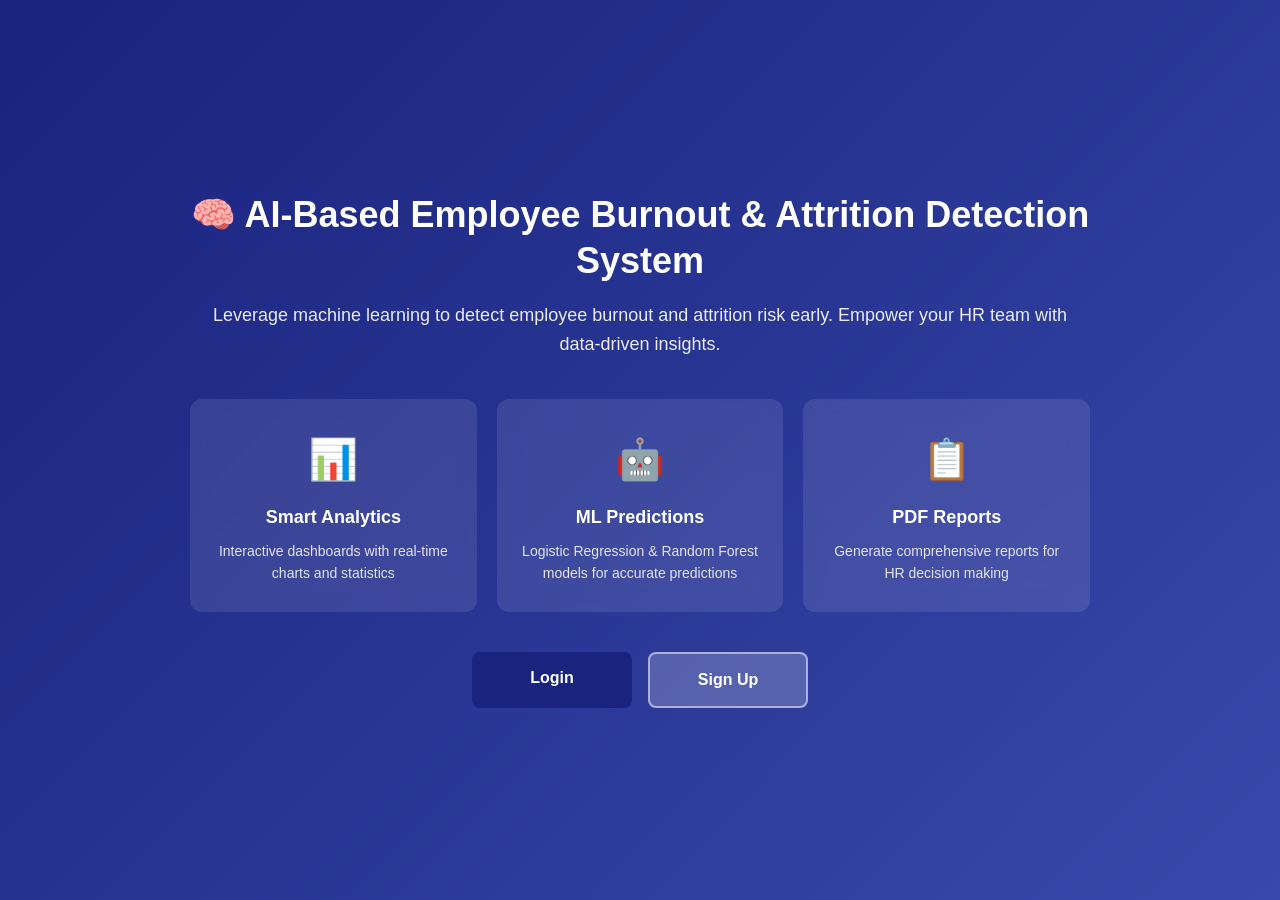
==== templates/index.html @ 10b13f4a "Initial commit" ====
<!DOCTYPE html>
<html lang="en">
<head>
    <meta charset="UTF-8">
    <meta name="viewport" content="width=device-width, initial-scale=1.0">
    <title>Employee Burnout & Attrition Detection System</title>
    <link rel="stylesheet" href="/static/css/style.css">
</head>
<body class="landing-page">
    <div class="landing-container">
        <div class="landing-content">
            <h1>🧠 AI-Based Employee Burnout & Attrition Detection System</h1>
            <p class="landing-subtitle">
                Leverage machine learning to detect employee burnout and attrition risk early.
                Empower your HR team with data-driven insights.
            </p>

            <div class="landing-features">
                <div class="feature-card">
                    <div class="feature-icon">📊</div>
                    <h3>Smart Analytics</h3>
                    <p>Interactive dashboards with real-time charts and statistics</p>
                </div>
                <div class="feature-card">
                    <div class="feature-icon">🤖</div>
                    <h3>ML Predictions</h3>
                    <p>Logistic Regression & Random Forest models for accurate predictions</p>
                </div>
                <div class="feature-card">
                    <div class="feature-icon">📋</div>
                    <h3>PDF Reports</h3>
                    <p>Generate comprehensive reports for HR decision making</p>
                </div>
            </div>

            <div class="landing-actions">
                <a href="/login" class="btn btn-primary btn-lg">Login</a>
                <a href="/signup" class="btn btn-secondary btn-lg">Sign Up</a>
            </div>
        </div>
    </div>
</body>
</html>
---- static/css/style.css ----
/* ══════════════════════════════════════════════════════════
   style.css - Main stylesheet
   AI-Based Employee Burnout & Attrition Detection System
   ══════════════════════════════════════════════════════════ */

/* ── Reset & Base ────────────────────────────────────────── */
*, *::before, *::after {
    box-sizing: border-box;
    margin: 0;
    padding: 0;
}

:root {
    --primary: #1a237e;
    --primary-light: #3949ab;
    --secondary: #455a64;
    --success: #2e7d32;
    --danger: #c62828;
    --warning: #e65100;
    --info: #0277bd;
    --light: #f5f5f5;
    --dark: #212121;
    --white: #ffffff;
    --border: #e0e0e0;
    --shadow: 0 2px 8px rgba(0,0,0,0.1);
    --shadow-lg: 0 4px 16px rgba(0,0,0,0.15);
    --radius: 8px;
    --radius-lg: 12px;
    --transition: all 0.3s ease;
}

body {
    font-family: 'Segoe UI', Tahoma, Geneva, Verdana, sans-serif;
    background: var(--light);
    color: var(--dark);
    line-height: 1.6;
    min-height: 100vh;
}

a {
    color: var(--primary);
    text-decoration: none;
}

a:hover {
    text-decoration: underline;
}

/* ── Buttons ─────────────────────────────────────────────── */
.btn {
    display: inline-block;
    padding: 10px 20px;
    border: none;
    border-radius: var(--radius);
    font-size: 14px;
    font-weight: 600;
    cursor: pointer;
    transition: var(--transition);
    text-decoration: none;
    text-align: center;
    line-height: 1.5;
}

.btn:hover {
    transform: translateY(-1px);
    box-shadow: var(--shadow);
    text-decoration: none;
}

.btn-primary { background: var(--primary); color: var(--white); }
.btn-primary:hover { background: var(--primary-light); }
.btn-secondary { background: var(--secondary); color: var(--white); }
.btn-success { background: var(--success); color: var(--white); }
.btn-danger { background: var(--danger); color: var(--white); }
.btn-warning { background: var(--warning); color: var(--white); }
.btn-info { background: var(--info); color: var(--white); }
.btn-block { display: block; width: 100%; }
.btn-lg { padding: 14px 32px; font-size: 16px; }
.btn:disabled { opacity: 0.6; cursor: not-allowed; transform: none; }

/* ── Alerts / Flash Messages ─────────────────────────────── */
.alert {
    padding: 12px 20px;
    border-radius: var(--radius);
    margin-bottom: 16px;
    font-size: 14px;
    position: relative;
    animation: slideIn 0.3s ease;
}

@keyframes slideIn {
    from { opacity: 0; transform: translateY(-10px); }
    to { opacity: 1; transform: translateY(0); }
}

.alert-success { background: #e8f5e9; color: #1b5e20; border-left: 4px solid var(--success); }
.alert-error { background: #ffebee; color: #b71c1c; border-left: 4px solid var(--danger); }
.alert-warning { background: #fff3e0; color: #e65100; border-left: 4px solid var(--warning); }
.alert-info { background: #e3f2fd; color: #0d47a1; border-left: 4px solid var(--info); }

.alert-close {
    position: absolute;
    right: 12px;
    top: 50%;
    transform: translateY(-50%);
    cursor: pointer;
    font-size: 20px;
    opacity: 0.6;
}

.alert-close:hover { opacity: 1; }

/* ── Navigation Bar ──────────────────────────────────────── */
.navbar {
    background: var(--primary);
    color: var(--white);
    padding: 0 24px;
    display: flex;
    align-items: center;
    justify-content: space-between;
    height: 60px;
    box-shadow: var(--shadow);
    position: sticky;
    top: 0;
    z-index: 1000;
}

.nav-brand {
    font-size: 18px;
    font-weight: 700;
    letter-spacing: 0.5px;
}

.nav-links {
    display: flex;
    gap: 8px;
    align-items: center;
}

.nav-link {
    color: rgba(255,255,255,0.8);
    padding: 8px 16px;
    border-radius: var(--radius);
    font-size: 14px;
    font-weight: 500;
    transition: var(--transition);
    text-decoration: none;
}

.nav-link:hover, .nav-link.active {
    background: rgba(255,255,255,0.15);
    color: var(--white);
    text-decoration: none;
}

.nav-logout {
    background: rgba(198,40,40,0.3);
}

.nav-logout:hover {
    background: rgba(198,40,40,0.6);
}

.nav-toggle {
    display: none;
    font-size: 24px;
    cursor: pointer;
    color: var(--white);
}

/* ── Main Content ────────────────────────────────────────── */
.main-content {
    max-width: 1400px;
    margin: 0 auto;
    padding: 24px;
}

.page-header {
    margin-bottom: 24px;
}

.page-header h1 {
    font-size: 28px;
    color: var(--primary);
    margin-bottom: 4px;
}

.page-header p {
    color: var(--secondary);
    font-size: 14px;
}

/* ── Stats Grid ──────────────────────────────────────────── */
.stats-grid {
    display: grid;
    grid-template-columns: repeat(auto-fit, minmax(240px, 1fr));
    gap: 16px;
    margin-bottom: 24px;
}

.stat-card {
    background: var(--white);
    border-radius: var(--radius-lg);
    padding: 20px;
    display: flex;
    align-items: center;
    gap: 16px;
    box-shadow: var(--shadow);
    transition: var(--transition);
}

.stat-card:hover {
    transform: translateY(-2px);
    box-shadow: var(--shadow-lg);
}

.stat-icon {
    font-size: 36px;
    width: 60px;
    height: 60px;
    display: flex;
    align-items: center;
    justify-content: center;
    border-radius: 50%;
}

.stat-blue .stat-icon { background: #e3f2fd; }
.stat-green .stat-icon { background: #e8f5e9; }
.stat-red .stat-icon { background: #ffebee; }
.stat-orange .stat-icon { background: #fff3e0; }

.stat-info h3 {
    font-size: 24px;
    font-weight: 700;
    color: var(--dark);
}

.stat-info p {
    font-size: 13px;
    color: var(--secondary);
}

/* ── Action Bar ──────────────────────────────────────────── */
.action-bar {
    display: flex;
    flex-wrap: wrap;
    gap: 10px;
    margin-bottom: 24px;
    padding: 16px;
    background: var(--white);
    border-radius: var(--radius-lg);
    box-shadow: var(--shadow);
    align-items: center;
}

.upload-form {
    display: inline-block;
}

.upload-label {
    cursor: pointer;
}

/* ── Charts Grid ─────────────────────────────────────────── */
.charts-grid {
    display: grid;
    grid-template-columns: repeat(auto-fit, minmax(450px, 1fr));
    gap: 20px;
    margin-bottom: 24px;
}

.chart-card {
    background: var(--white);
    border-radius: var(--radius-lg);
    padding: 20px;
    box-shadow: var(--shadow);
}

.chart-card h3 {
    font-size: 16px;
    color: var(--primary);
    margin-bottom: 16px;
    padding-bottom: 8px;
    border-bottom: 2px solid var(--border);
}

.chart-placeholder {
    display: flex;
    align-items: center;
    justify-content: center;
    height: 200px;
    color: var(--secondary);
    font-style: italic;
}

/* ── Tables ──────────────────────────────────────────────── */
.table-card {
    background: var(--white);
    border-radius: var(--radius-lg);
    padding: 20px;
    box-shadow: var(--shadow);
    margin-bottom: 24px;
}

.table-card h3 {
    font-size: 16px;
    color: var(--primary);
    margin-bottom: 16px;
}

.table-responsive {
    overflow-x: auto;
}

.data-table {
    width: 100%;
    border-collapse: collapse;
    font-size: 13px;
}

.data-table th {
    background: var(--primary);
    color: var(--white);
    padding: 10px 12px;
    text-align: left;
    font-weight: 600;
    white-space: nowrap;
}

.data-table td {
    padding: 10px 12px;
    border-bottom: 1px solid var(--border);
}

.data-table tbody tr:hover {
    background: #f5f5f5;
}

/* ── Badges ──────────────────────────────────────────────── */
.badge {
    display: inline-block;
    padding: 4px 10px;
    border-radius: 20px;
    font-size: 12px;
    font-weight: 600;
    text-transform: uppercase;
}

.badge-low { background: #e8f5e9; color: #1b5e20; }
.badge-medium { background: #fff3e0; color: #e65100; }
.badge-high { background: #ffebee; color: #b71c1c; }
.badge-stay { background: #e3f2fd; color: #0d47a1; }
.badge-leave { background: #fce4ec; color: #880e4f; }

.badge-risk-low-risk { background: #e8f5e9; color: #1b5e20; }
.badge-risk-medium-risk { background: #fff3e0; color: #e65100; }
.badge-risk-high-risk { background: #ffebee; color: #b71c1c; }

.badge-lg {
    padding: 8px 20px;
    font-size: 16px;
    border-radius: 24px;
}

/* ── Auth Pages ──────────────────────────────────────────── */
.auth-page {
    background: linear-gradient(135deg, #1a237e 0%, #283593 50%, #3949ab 100%);
    display: flex;
    align-items: center;
    justify-content: center;
    min-height: 100vh;
}

.auth-container {
    width: 100%;
    max-width: 440px;
    padding: 20px;
}

.auth-card {
    background: var(--white);
    border-radius: var(--radius-lg);
    padding: 40px;
    box-shadow: var(--shadow-lg);
}

.auth-header {
    text-align: center;
    margin-bottom: 28px;
}

.auth-header h1 {
    font-size: 28px;
    color: var(--primary);
    margin-bottom: 4px;
}

.auth-header p {
    color: var(--secondary);
    font-size: 14px;
}

.auth-form .form-group {
    margin-bottom: 16px;
}

.auth-form label {
    display: block;
    font-size: 13px;
    font-weight: 600;
    color: var(--dark);
    margin-bottom: 6px;
}

.auth-form input {
    width: 100%;
    padding: 12px 14px;
    border: 1px solid var(--border);
    border-radius: var(--radius);
    font-size: 14px;
    transition: var(--transition);
}

.auth-form input:focus {
    outline: none;
    border-color: var(--primary);
    box-shadow: 0 0 0 3px rgba(26,35,126,0.1);
}

.auth-footer {
    text-align: center;
    margin-top: 20px;
    font-size: 14px;
    color: var(--secondary);
}

/* ── Landing Page ────────────────────────────────────────── */
.landing-page {
    background: linear-gradient(135deg, #1a237e 0%, #283593 50%, #3949ab 100%);
    color: var(--white);
}

.landing-container {
    min-height: 100vh;
    display: flex;
    align-items: center;
    justify-content: center;
    padding: 40px 20px;
}

.landing-content {
    text-align: center;
    max-width: 900px;
}

.landing-content h1 {
    font-size: 36px;
    margin-bottom: 16px;
    line-height: 1.3;
}

.landing-subtitle {
    font-size: 18px;
    opacity: 0.9;
    margin-bottom: 40px;
    line-height: 1.6;
}

.landing-features {
    display: grid;
    grid-template-columns: repeat(auto-fit, minmax(220px, 1fr));
    gap: 20px;
    margin-bottom: 40px;
}

.feature-card {
    background: rgba(255,255,255,0.1);
    backdrop-filter: blur(10px);
    border-radius: var(--radius-lg);
    padding: 28px 20px;
    transition: var(--transition);
}

.feature-card:hover {
    background: rgba(255,255,255,0.18);
    transform: translateY(-4px);
}

.feature-icon {
    font-size: 40px;
    margin-bottom: 12px;
}

.feature-card h3 {
    font-size: 18px;
    margin-bottom: 8px;
}

.feature-card p {
    font-size: 14px;
    opacity: 0.85;
}

.landing-actions {
    display: flex;
    gap: 16px;
    justify-content: center;
}

.landing-actions .btn {
    min-width: 160px;
}

.landing-actions .btn-secondary {
    background: rgba(255,255,255,0.2);
    border: 2px solid rgba(255,255,255,0.5);
}

.landing-actions .btn-secondary:hover {
    background: rgba(255,255,255,0.3);
}

/* ── Prediction Page ─────────────────────────────────────── */
.prediction-layout {
    display: grid;
    grid-template-columns: 1fr 1fr;
    gap: 24px;
    align-items: start;
}

.card {
    background: var(--white);
    border-radius: var(--radius-lg);
    padding: 24px;
    box-shadow: var(--shadow);
}

.card h3 {
    font-size: 18px;
    color: var(--primary);
    margin-bottom: 20px;
    padding-bottom: 8px;
    border-bottom: 2px solid var(--border);
}

.form-row {
    display: grid;
    grid-template-columns: 1fr 1fr;
    gap: 16px;
    margin-bottom: 0;
}

.form-group {
    margin-bottom: 16px;
}

.form-group label {
    display: block;
    font-size: 13px;
    font-weight: 600;
    color: var(--dark);
    margin-bottom: 6px;
}

.form-group input,
.form-group select {
    width: 100%;
    padding: 10px 12px;
    border: 1px solid var(--border);
    border-radius: var(--radius);
    font-size: 14px;
    transition: var(--transition);
}

.form-group input:focus,
.form-group select:focus {
    outline: none;
    border-color: var(--primary);
    box-shadow: 0 0 0 3px rgba(26,35,126,0.1);
}

/* ── Prediction Results ──────────────────────────────────── */
.result-grid {
    display: grid;
    grid-template-columns: 1fr 1fr;
    gap: 16px;
    margin-bottom: 20px;
}

.result-item {
    text-align: center;
    padding: 16px;
    background: var(--light);
    border-radius: var(--radius);
}

.result-item label {
    display: block;
    font-size: 12px;
    color: var(--secondary);
    margin-bottom: 8px;
    text-transform: uppercase;
    font-weight: 600;
}

.result-value {
    font-size: 16px;
}

.result-risk {
    grid-column: 1 / -1;
}

.result-details {
    margin-top: 20px;
}

.result-details h4 {
    font-size: 14px;
    color: var(--primary);
    margin-bottom: 10px;
}

.details-table {
    width: 100%;
    font-size: 13px;
}

.details-table td {
    padding: 8px 12px;
    border-bottom: 1px solid var(--border);
}

.details-table td:first-child {
    font-weight: 600;
    color: var(--secondary);
    width: 50%;
}

/* ── Empty State ─────────────────────────────────────────── */
.empty-state {
    text-align: center;
    padding: 60px 20px;
    background: var(--white);
    border-radius: var(--radius-lg);
    box-shadow: var(--shadow);
}

.empty-icon {
    font-size: 64px;
    margin-bottom: 16px;
}

.empty-state h2 {
    color: var(--primary);
    margin-bottom: 8px;
}

.empty-state p {
    color: var(--secondary);
    margin-bottom: 20px;
}

/* ── Loading Overlay ─────────────────────────────────────── */
.loading-overlay {
    position: fixed;
    top: 0;
    left: 0;
    right: 0;
    bottom: 0;
    background: rgba(0,0,0,0.5);
    display: flex;
    align-items: center;
    justify-content: center;
    z-index: 9999;
}

.loading-spinner {
    background: var(--white);
    padding: 40px;
    border-radius: var(--radius-lg);
    text-align: center;
    box-shadow: var(--shadow-lg);
}

.spinner {
    width: 48px;
    height: 48px;
    border: 4px solid var(--border);
    border-top: 4px solid var(--primary);
    border-radius: 50%;
    animation: spin 1s linear infinite;
    margin: 0 auto 16px;
}

@keyframes spin {
    0% { transform: rotate(0deg); }
    100% { transform: rotate(360deg); }
}

.loading-spinner p {
    color: var(--secondary);
    font-size: 14px;
}

/* ── Responsive ──────────────────────────────────────────── */
@media (max-width: 768px) {
    .nav-links {
        display: none;
        position: absolute;
        top: 60px;
        left: 0;
        right: 0;
        background: var(--primary);
        flex-direction: column;
        padding: 16px;
        gap: 4px;
        box-shadow: var(--shadow-lg);
    }

    .nav-links.nav-open {
        display: flex;
    }

    .nav-toggle {
        display: block;
    }

    .stats-grid {
        grid-template-columns: repeat(2, 1fr);
    }

    .charts-grid {
        grid-template-columns: 1fr;
    }

    .prediction-layout {
        grid-template-columns: 1fr;
    }

    .form-row {
        grid-template-columns: 1fr;
    }

    .action-bar {
        flex-direction: column;
        align-items: stretch;
    }

    .action-bar .btn {
        text-align: center;
    }

    .landing-content h1 {
        font-size: 26px;
    }

    .landing-actions {
        flex-direction: column;
        align-items: center;
    }
}

@media (max-width: 480px) {
    .stats-grid {
        grid-template-columns: 1fr;
    }

    .main-content {
        padding: 16px;
    }

    .auth-card {
        padding: 24px;
    }
}
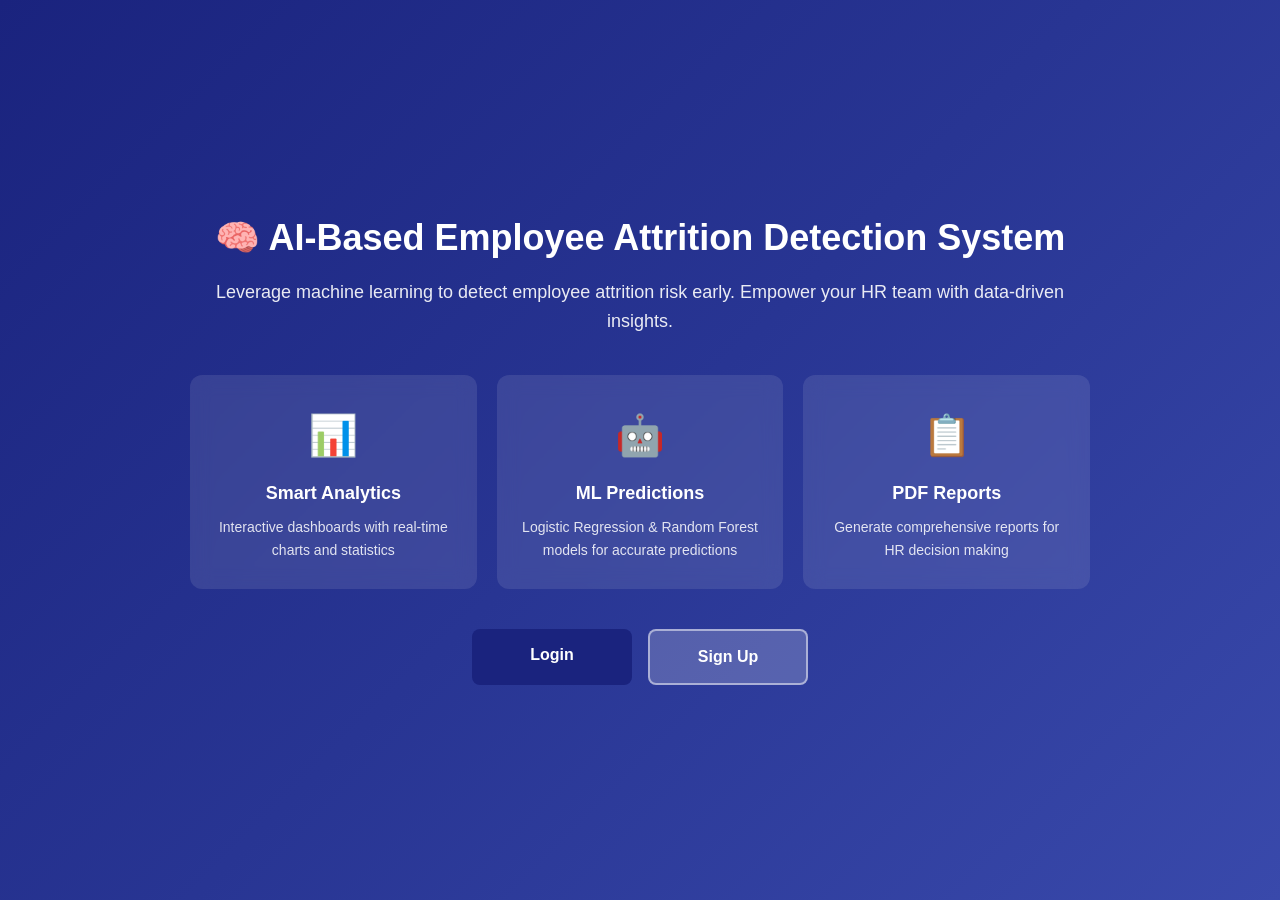
==== commit 3583206a: "added functional requiements file" ====
--- a/templates/index.html
+++ b/templates/index.html
@@ -3,15 +3,15 @@
 <head>
     <meta charset="UTF-8">
     <meta name="viewport" content="width=device-width, initial-scale=1.0">
-    <title>Employee Burnout & Attrition Detection System</title>
+    <title>Employee Attrition Detection System</title>
     <link rel="stylesheet" href="/static/css/style.css">
 </head>
 <body class="landing-page">
     <div class="landing-container">
         <div class="landing-content">
-            <h1>🧠 AI-Based Employee Burnout & Attrition Detection System</h1>
+            <h1>🧠 AI-Based Employee Attrition Detection System</h1>
             <p class="landing-subtitle">
-                Leverage machine learning to detect employee burnout and attrition risk early.
+                Leverage machine learning to detect employee attrition risk early.
                 Empower your HR team with data-driven insights.
             </p>
 
--- a/static/css/style.css
+++ b/static/css/style.css
@@ -1,6 +1,6 @@
 /* ══════════════════════════════════════════════════════════
    style.css - Main stylesheet
-   AI-Based Employee Burnout & Attrition Detection System
+   AI-Based Employee Attrition Detection System
    ══════════════════════════════════════════════════════════ */
 
 /* ── Reset & Base ────────────────────────────────────────── */
